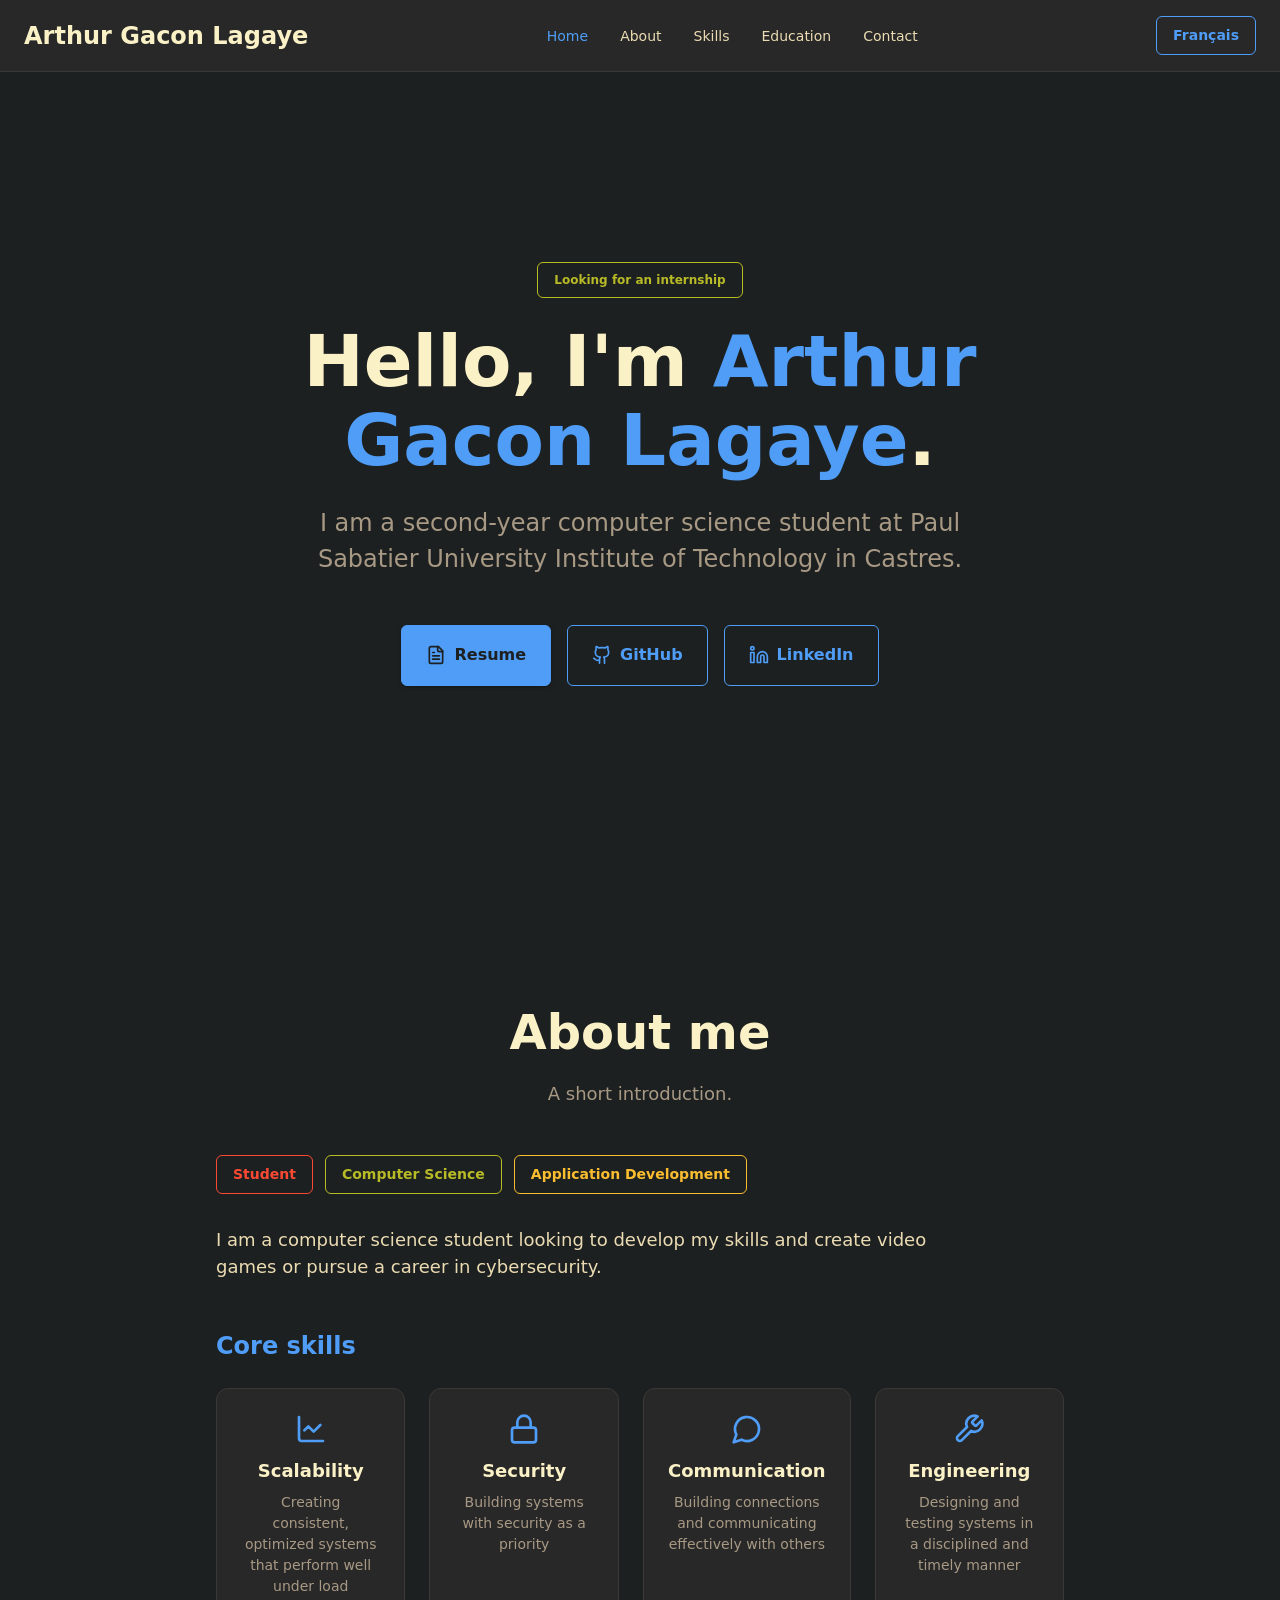
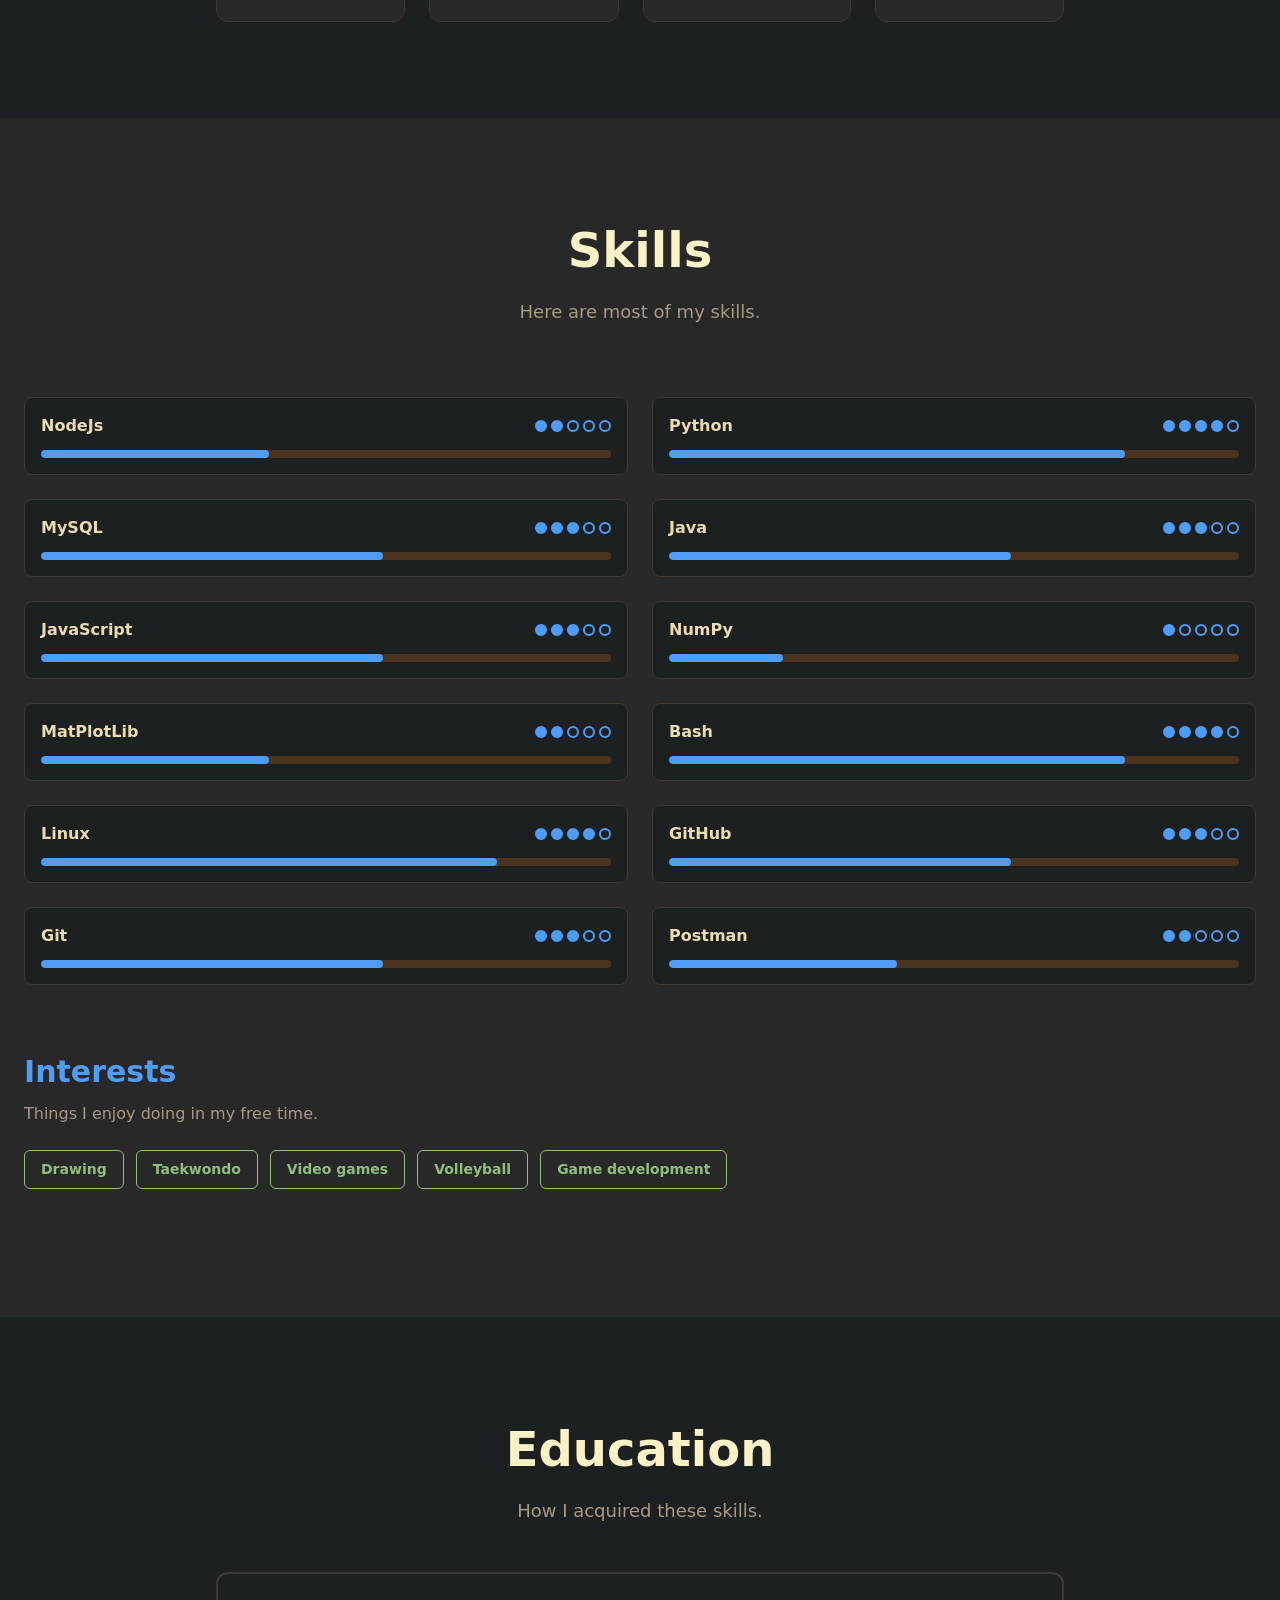
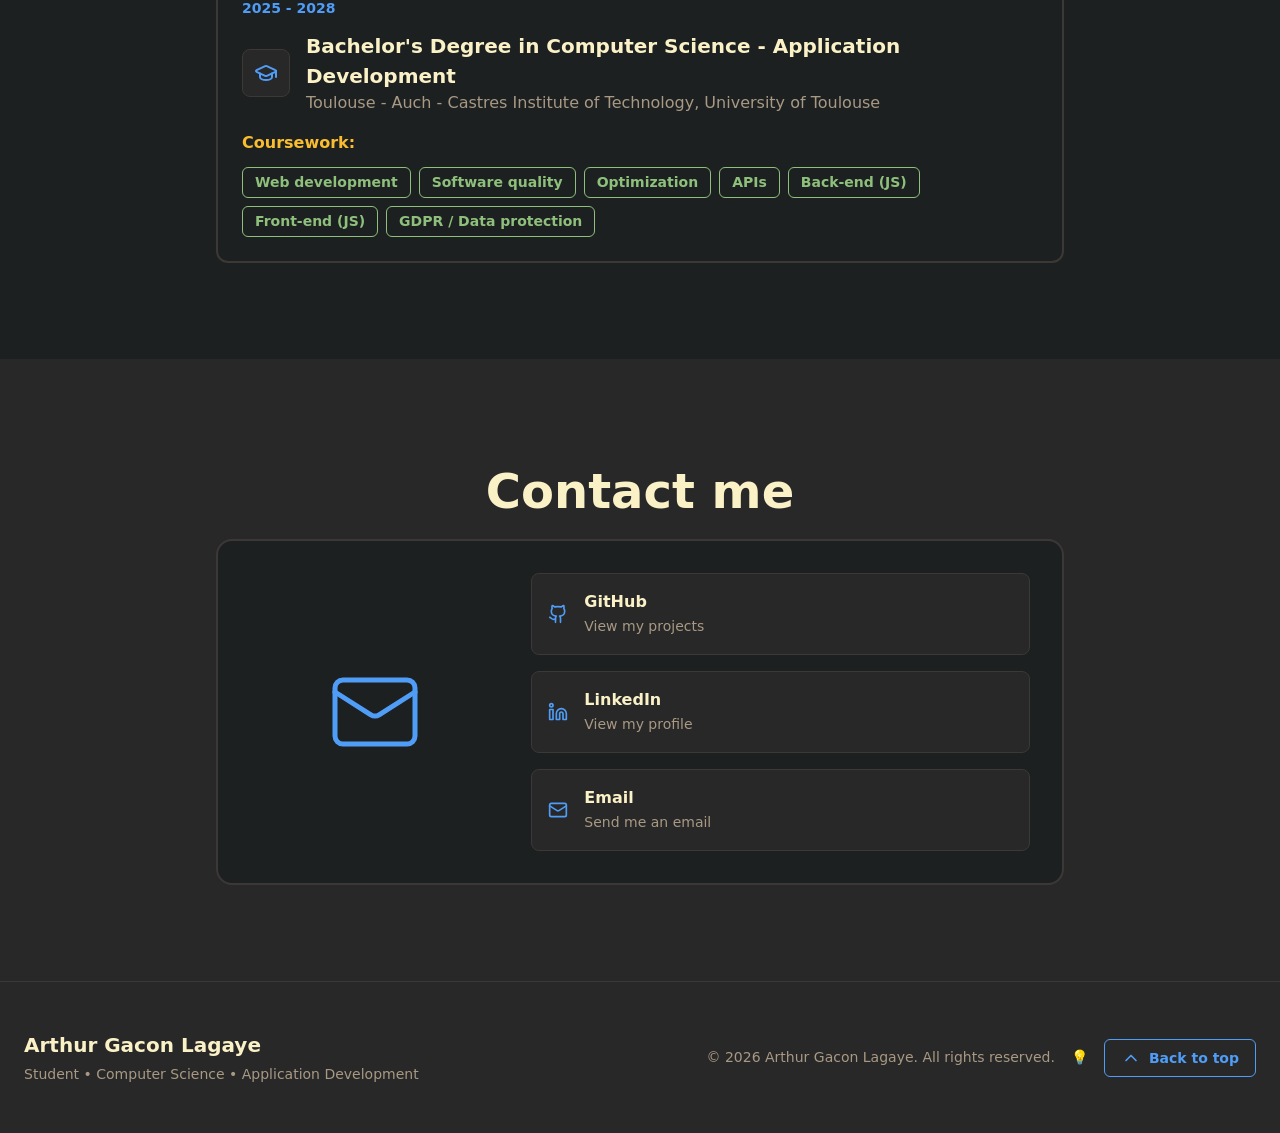
==== english.html @ 3c58b62a "Portfolio setup Added all the files already created." ====
<!DOCTYPE html>
<html lang="en">

<head>
  <meta charset="UTF-8">
  <meta name="viewport" content="width=device-width, initial-scale=1">
  <meta name="theme-color" content="#000000">
  <meta name="description" content="Arthur Gacon Lagaye - second-year computer science student">
  <title>Arthur Gacon Lagaye | Portfolio</title>
  <link rel="stylesheet" href="styles.css">
  <script src="script.js" defer></script>
</head>

<body>
  <nav class="nav" id="nav">
    <div class="container nav-inner">
      <div class="brand">Arthur Gacon Lagaye</div>
      <div class="nav-links" id="navLinks"></div>
      <a class="btn btn-outline btn-sm language-link" href="index.html" lang="fr" aria-label="Passer en français">Français</a>
      <button class="menu-btn" id="menuBtn" aria-label="Toggle menu" aria-expanded="false">
        <svg viewBox="0 0 24 24" width="24" height="24" fill="none" stroke="currentColor" stroke-width="2"
          stroke-linecap="round" stroke-linejoin="round">
          <path d="M4 12h16" />
          <path d="M4 18h16" />
          <path d="M4 6h16" />
        </svg>
      </button>
    </div>
    <div class="mobile-menu" id="mobileMenu"></div>
  </nav>

  <main>
    <!-- HOME -->
    <section id="home" class="hero">
      <div class="hero-inner fade-up">
        <div class="badge badge-green">Looking for an internship</div>
        <h1>Hello, I'm <span class="accent">Arthur Gacon Lagaye</span>.</h1>
        <p class="hero-sub">I am a second-year computer science student at Paul Sabatier University Institute of Technology in Castres.</p>
        <div class="hero-actions">
          <a class="btn btn-primary" id="btnResume" href="#"><span data-icon="file"></span>Resume</a>
          <a class="btn btn-outline" id="btnGithub" href="#" target="_blank" rel="noopener"><span
              data-icon="github"></span>GitHub</a>
          <a class="btn btn-outline" id="btnLinkedin" href="#" target="_blank" rel="noopener"><span
              data-icon="linkedin"></span>LinkedIn</a>
        </div>
      </div>
    </section>

    <!-- ABOUT -->
    <section id="about" class="section">
      <div class="container narrow">
        <h2>About me</h2>
        <p class="section-sub">A short introduction.</p>
        <div class="chips chips-lg" id="aboutChips"></div>
        <p class="about-text">I am a computer science student looking to develop my skills and create video games or pursue a career in cybersecurity.</p>
        <h3 class="sub-title">Core skills</h3>
        <div class="core-grid" id="coreGrid"></div>
      </div>
    </section>

    <!-- SKILLS -->
    <section id="skills" class="section alt">
      <div class="container">
        <h2>Skills</h2>
        <p class="section-sub">Here are most of my skills.</p>
        <div class="skill-groups" id="skillGroups"></div>
      </div>
    </section>

    <!-- EXPERIENCE -->
    <!-- <section id="experience" class="section">
      <div class="container narrow">
        <div class="section-tag"><span>Experience</span></div>
        <h2>Professional Journey</h2>
        <p class="section-sub">Here's how my skills derived value.</p>
        <div class="timeline" id="experienceList"></div>
      </div>
    </section> -->

    <!-- PROJECTS -->
    <!-- <section id="projects" class="section alt">
      <div class="container">
        <div class="section-tag"><span>Projects</span></div>
        <h2>Systems I Built</h2>
        <p class="section-sub">Here's what I've created.</p>
        <div class="project-grid" id="projectGrid"></div>
        <div class="center"><a class="btn btn-outline" id="btnMore" href="#" target="_blank" rel="noopener">Load more
            projects</a></div>
      </div>
    </section> -->

    <!-- EDUCATION -->
    <section id="education" class="section">
      <div class="container narrow">
        <h2>Education</h2>
        <p class="section-sub">How I acquired these skills.</p>
        <div class="timeline" id="educationList"></div>
      </div>
    </section>

    <!-- CONTACT -->
    <section id="contact" class="section alt">
      <div class="container narrow">
        <h2>Contact me</h2>
        <div class="contact-wrap">
          <div class="contact-icon"><span data-icon="mail-lg"></span></div>
          <div class="contact-links">
            <a class="contact-card" id="cGithub" href="#" target="_blank" rel="noopener">
              <span class="ci" data-icon="github"></span>
              <span><strong>GitHub</strong><small>View my projects</small></span>
            </a>
            <a class="contact-card" id="cLinkedin" href="#" target="_blank" rel="noopener">
              <span class="ci" data-icon="linkedin"></span>
              <span><strong>LinkedIn</strong><small>View my profile</small></span>
            </a>
            <a class="contact-card" id="cEmail" href="#">
              <span class="ci" data-icon="mail"></span>
              <span><strong>Email</strong><small>Send me an email</small></span>
            </a>
          </div>
        </div>
      </div>
    </section>
  </main>

  <footer class="footer">
    <div class="container footer-inner">
      <div>
        <h3>Arthur Gacon Lagaye</h3>
        <p>Student • Computer Science • Application Development</p>
      </div>
      <div class="footer-right">
        <div>© <span id="year">2026</span> Arthur Gacon Lagaye. All rights reserved.</div>
        <div class="bulb">💡</div>
        <button class="btn btn-outline btn-sm" id="toTop"><span data-icon="up"></span>Back to top</button>
      </div>
    </div>
  </footer>
</body>

</html>
---- styles.css ----
:root {
  --bg: #1d2021;
  --bg-alt: #282828;
  --border: #3c3836;
  --muted: #a89984;
  --text: #ebdbb2;
  --bright: #fbf1c7;
  --orange: #4f9df7;
  --orange-d: #2c6fe6;
  --green: #b8bb26;
  --aqua: #8ec07c;
  --red: #fb4934;
  --yellow: #fabd2f;
  --purple: #d3869b;
}
* {
  box-sizing: border-box;
  margin: 0;
  padding: 0;
}
html {
  scroll-behavior: smooth;
  scroll-padding-top: 70px;
}
body {
  background: var(--bg);
  color: var(--text);
  font-family:
    Inter,
    system-ui,
    -apple-system,
    "Segoe UI",
    Roboto,
    sans-serif;
  line-height: 1.5;
  -webkit-font-smoothing: antialiased;
}
a {
  color: inherit;
  text-decoration: none;
}
button {
  font-family: inherit;
  cursor: pointer;
}
.container {
  max-width: 80rem;
  margin: 0 auto;
  padding: 0 1.5rem;
}
.container.narrow {
  max-width: 56rem;
}
.center {
  text-align: center;
  margin-top: 3rem;
}
.accent {
  color: var(--orange);
}

/* Nav */
.nav {
  position: fixed;
  top: 0;
  left: 0;
  right: 0;
  z-index: 50;
  background: var(--bg-alt);
  border-bottom: 1px solid var(--border);
  backdrop-filter: blur(6px);
}
.nav-inner {
  display: flex;
  justify-content: space-between;
  align-items: center;
  padding-top: 1rem;
  padding-bottom: 1rem;
}
.brand {
  font-size: 1.5rem;
  font-weight: 700;
  color: var(--bright);
}
.nav-links {
  display: none;
  gap: 2rem;
}
.nav-links button,
.mobile-menu button {
  background: none;
  border: 0;
  color: var(--text);
  font-size: 0.875rem;
  font-weight: 500;
  transition: color 0.2s;
}
.nav-links button:hover,
.mobile-menu button:hover,
.nav-links button.active,
.mobile-menu button.active {
  color: var(--orange);
}
.menu-btn {
  background: none;
  border: 0;
  color: var(--text);
  display: block;
}
.menu-btn:hover {
  color: var(--orange);
}
.mobile-menu {
  display: none;
  flex-direction: column;
  gap: 0.25rem;
  padding: 0.5rem 1.5rem 1rem;
  border-top: 1px solid var(--border);
}
.mobile-menu.open {
  display: flex;
}
.mobile-menu button {
  text-align: left;
  padding: 0.6rem 0;
}
@media (min-width: 768px) {
  .nav-links {
    display: flex;
  }
  .menu-btn,
  .mobile-menu,
  .mobile-menu.open {
    display: none;
  }
}

/* Hero */
.hero {
  min-height: 100vh;
  display: flex;
  align-items: center;
  justify-content: center;
  padding: 7rem 1.5rem 4rem;
  text-align: center;
}
.hero-inner {
  max-width: 56rem;
}
.badge {
  display: inline-flex;
  align-items: center;
  border: 1px solid;
  border-radius: 0.375rem;
  font-size: 0.75rem;
  font-weight: 600;
  padding: 0.5rem 1rem;
  margin-bottom: 1.5rem;
}
.badge-green {
  color: var(--green);
  border-color: var(--green);
}
.hero h1 {
  font-size: 3rem;
  font-weight: 700;
  color: var(--bright);
  margin-bottom: 1.5rem;
  line-height: 1.1;
}
.hero-sub {
  font-size: 1.25rem;
  color: var(--muted);
  max-width: 42rem;
  margin: 0 auto 3rem;
}
.hero-actions {
  display: flex;
  flex-wrap: wrap;
  gap: 1rem;
  justify-content: center;
}
@media (min-width: 768px) {
  .hero h1 {
    font-size: 4.5rem;
  }
  .hero-sub {
    font-size: 1.5rem;
  }
}

/* Buttons */
.btn {
  display: inline-flex;
  align-items: center;
  justify-content: center;
  gap: 0.5rem;
  border-radius: 0.375rem;
  font-weight: 600;
  font-size: 1rem;
  padding: 1.1rem 1.5rem;
  border: 1px solid var(--orange);
  transition: all 0.2s;
  background: none;
  color: var(--orange);
}
.btn-primary {
  background: var(--orange);
  color: var(--bg);
  box-shadow: 0 1px 3px rgba(0, 0, 0, 0.4);
}
.btn-primary:hover {
  background: var(--orange-d);
  border-color: var(--orange-d);
}
.btn-outline:hover {
  background: var(--orange);
  color: var(--bg);
}
.btn-sm {
  font-size: 0.875rem;
  padding: 0.5rem 1rem;
}
.btn svg,
.ci svg {
  flex-shrink: 0;
}

/* Sections */
.section {
  padding: 6rem 0;
}
.section.alt {
  background: var(--bg-alt);
}
.section-tag {
  text-align: center;
  margin-bottom: 1rem;
}
.section-tag span {
  display: inline-block;
  font-size: 0.75rem;
  text-transform: uppercase;
  letter-spacing: 0.15em;
  color: var(--orange);
  border: 1px solid var(--orange);
  border-radius: 999px;
  padding: 0.25rem 0.9rem;
}
h2 {
  font-size: 2.25rem;
  font-weight: 700;
  color: var(--bright);
  text-align: center;
  margin-bottom: 0.75rem;
}
.section-sub {
  text-align: center;
  color: var(--muted);
  font-size: 1.125rem;
  margin-bottom: 3rem;
}
.sub-title {
  font-size: 1.5rem;
  color: var(--orange);
  font-weight: 700;
  margin: 3rem 0 1.5rem;
}
@media (min-width: 768px) {
  h2 {
    font-size: 3rem;
  }
}

/* Chips */
.chips {
  display: flex;
  flex-wrap: wrap;
  gap: 0.5rem;
}
.chips-lg {
  gap: 0.75rem;
  margin-bottom: 2rem;
}
.chip {
  display: inline-flex;
  align-items: center;
  border: 1px solid;
  border-radius: 0.375rem;
  font-weight: 600;
  padding: 0.125rem 0.625rem;
  font-size: 0.75rem;
}
.chips-lg .chip {
  padding: 0.5rem 1rem;
  font-size: 0.875rem;
}
.chip.aqua {
  color: var(--aqua);
  border-color: var(--aqua);
}
.chip.red {
  color: var(--red);
  border-color: var(--red);
}
.chip.green {
  color: var(--green);
  border-color: var(--green);
}
.chip.yellow {
  color: var(--yellow);
  border-color: var(--yellow);
}
.chip.purple {
  color: var(--purple);
  border-color: var(--purple);
}
.chip.orange {
  color: var(--orange);
  border-color: var(--orange);
}

/* About */
.about-text {
  font-size: 1.125rem;
  color: var(--text);
  max-width: 48rem;
}
.core-grid {
  display: grid;
  gap: 1.5rem;
  grid-template-columns: 1fr;
}
@media (min-width: 640px) {
  .core-grid {
    grid-template-columns: repeat(2, 1fr);
  }
}
@media (min-width: 1024px) {
  .core-grid {
    grid-template-columns: repeat(4, 1fr);
  }
}
.core-card {
  background: var(--bg-alt);
  border: 1px solid var(--border);
  border-radius: 0.75rem;
  padding: 1.5rem;
  text-align: center;
  transition: all 0.2s;
}
.core-card:hover {
  border-color: var(--orange);
  transform: translateY(-4px);
}
.core-icon {
  color: var(--orange);
  margin-bottom: 0.75rem;
  display: flex;
  justify-content: center;
}
.core-card h4 {
  color: var(--bright);
  font-size: 1.125rem;
  margin-bottom: 0.5rem;
}
.core-card p {
  color: var(--muted);
  font-size: 0.875rem;
}

/* Skills */
.skill-groups {
  display: flex;
  flex-direction: column;
  gap: 4rem;
}
.skill-group h3 {
  font-size: 1.5rem;
  font-weight: 700;
  color: var(--orange);
  margin-bottom: 0.5rem;
}
@media (min-width: 768px) {
  .skill-group h3 {
    font-size: 1.875rem;
  }
}
.skill-group > p {
  color: var(--muted);
  margin-bottom: 1.5rem;
}
.skill-grid {
  display: grid;
  gap: 1.5rem;
  grid-template-columns: 1fr;
}
@media (min-width: 768px) {
  .skill-grid {
    grid-template-columns: repeat(2, 1fr);
  }
}
.skill {
  background: var(--bg-alt);
  border: 1px solid var(--border);
  border-radius: 0.5rem;
  padding: 1rem;
  transition: border-color 0.2s;
}
.section.alt .skill {
  background: var(--bg);
}
.skill:hover {
  border-color: var(--orange);
}
.skill-top {
  display: flex;
  justify-content: space-between;
  align-items: center;
  margin-bottom: 0.75rem;
}
.skill-top span {
  font-weight: 600;
  color: var(--text);
}
.dots {
  display: flex;
  gap: 0.25rem;
}
.dot {
  width: 12px;
  height: 12px;
  border-radius: 50%;
  border: 2px solid var(--orange);
  background: transparent;
}
.dot.on {
  background: var(--orange);
}
.bar {
  height: 0.5rem;
  border-radius: 999px;
  background: rgba(254, 128, 25, 0.2);
  overflow: hidden;
}
.bar > div {
  height: 100%;
  width: 0;
  background: var(--orange);
  border-radius: 999px;
  transition: width 1s ease;
}

/* Timeline */
.timeline {
  display: flex;
  flex-direction: column;
  gap: 2rem;
}
.tl-item {
  background: var(--bg);
  border: 2px solid var(--border);
  border-radius: 0.75rem;
  padding: 1.5rem;
  transition: border-color 0.2s;
}
.section.alt .tl-item {
  background: var(--bg-alt);
}
.tl-item:hover {
  border-color: var(--orange);
}
.tl-date {
  font-size: 0.875rem;
  color: var(--orange);
  font-weight: 600;
  margin-bottom: 0.75rem;
}
.tl-head {
  display: flex;
  gap: 1rem;
  align-items: center;
  margin-bottom: 1rem;
}
.tl-icon {
  width: 3rem;
  height: 3rem;
  flex-shrink: 0;
  border-radius: 0.5rem;
  background: var(--bg-alt);
  border: 1px solid var(--border);
  color: var(--orange);
  display: flex;
  align-items: center;
  justify-content: center;
}
.tl-title {
  font-size: 1.25rem;
  font-weight: 700;
  color: var(--bright);
}
.tl-org {
  color: var(--muted);
}
.tl-item ul {
  list-style: none;
  display: flex;
  flex-direction: column;
  gap: 0.75rem;
}
.tl-item li {
  display: flex;
  gap: 0.75rem;
  color: var(--text);
}
.tl-item li .b {
  color: var(--orange);
}
.tl-item h5 {
  color: var(--yellow);
  font-size: 1rem;
  margin-bottom: 0.75rem;
}

/* Projects */
.project-grid {
  display: grid;
  gap: 2rem;
  grid-template-columns: 1fr;
}
@media (min-width: 768px) {
  .project-grid {
    grid-template-columns: repeat(2, 1fr);
  }
}
.project {
  position: relative;
  background: var(--bg);
  border: 2px solid var(--border);
  border-radius: 0.75rem;
  padding: 1.5rem;
  display: flex;
  flex-direction: column;
  transition: all 0.2s;
}
.project:hover {
  border-color: var(--orange);
  transform: scale(1.03);
}
.status {
  position: absolute;
  top: 1rem;
  right: 1rem;
  font-size: 0.75rem;
  font-weight: 600;
  border-radius: 0.375rem;
  padding: 0.125rem 0.625rem;
  background: var(--green);
  color: var(--bg);
}
.status.ongoing {
  background: var(--yellow);
}
.project h3 {
  font-size: 1.5rem;
  color: var(--bright);
  margin: 1.5rem 0 0.5rem;
}
.project p {
  color: var(--muted);
  margin-bottom: 1rem;
  flex: 1;
}
.project .chips {
  margin-bottom: 1.25rem;
}
.project-foot {
  display: flex;
  justify-content: space-between;
  align-items: center;
  color: var(--muted);
  font-size: 0.875rem;
}

/* Education */
.edu-course {
  display: flex;
  flex-wrap: wrap;
  gap: 0.5rem;
}
.edu-course .chip {
  font-size: 0.875rem;
  padding: 0.25rem 0.75rem;
}

/* Contact */
.contact-wrap {
  display: grid;
  gap: 2rem;
  align-items: center;
  grid-template-columns: 1fr;
  background: var(--bg);
  border: 2px solid var(--border);
  border-radius: 1rem;
  padding: 2rem;
}
@media (min-width: 768px) {
  .contact-wrap {
    grid-template-columns: 1fr 2fr;
  }
}
.contact-icon {
  color: var(--orange);
  display: flex;
  justify-content: center;
}
.contact-links {
  display: flex;
  flex-direction: column;
  gap: 1rem;
}
.contact-card {
  display: flex;
  align-items: center;
  gap: 1rem;
  background: var(--bg-alt);
  border: 1px solid var(--border);
  border-radius: 0.5rem;
  padding: 1rem;
  transition: all 0.2s;
}
.contact-card:hover {
  border-color: var(--orange);
  transform: translateX(6px);
}
.contact-card .ci {
  color: var(--orange);
  display: flex;
}
.contact-card strong {
  display: block;
  color: var(--bright);
}
.contact-card small {
  color: var(--muted);
  font-size: 0.875rem;
}

/* Footer */
.footer {
  background: var(--bg-alt);
  border-top: 1px solid var(--border);
  padding: 3rem 0;
}
.footer-inner {
  display: flex;
  flex-direction: column;
  gap: 1.5rem;
  align-items: center;
  text-align: center;
}
.footer h3 {
  color: var(--bright);
  font-size: 1.25rem;
  margin-bottom: 0.25rem;
}
.footer p,
.footer-right {
  color: var(--muted);
  font-size: 0.875rem;
}
.footer-right {
  display: flex;
  flex-wrap: wrap;
  gap: 1rem;
  align-items: center;
  justify-content: center;
}
@media (min-width: 768px) {
  .footer-inner {
    flex-direction: row;
    justify-content: space-between;
    text-align: left;
  }
}

/* Animations */
@keyframes fadeInUp {
  from {
    opacity: 0;
    transform: translateY(24px);
  }
  to {
    opacity: 1;
    transform: none;
  }
}
@keyframes slideInLeft {
  from {
    opacity: 0;
    transform: translateX(-24px);
  }
  to {
    opacity: 1;
    transform: none;
  }
}
.fade-up {
  animation: fadeInUp 0.8s ease both;
}
.reveal {
  opacity: 0;
}
.reveal.visible {
  animation: fadeInUp 0.7s ease both;
}
@media (prefers-reduced-motion: reduce) {
  * {
    animation: none !important;
    transition: none !important;
  }
  .reveal {
    opacity: 1;
  }
}
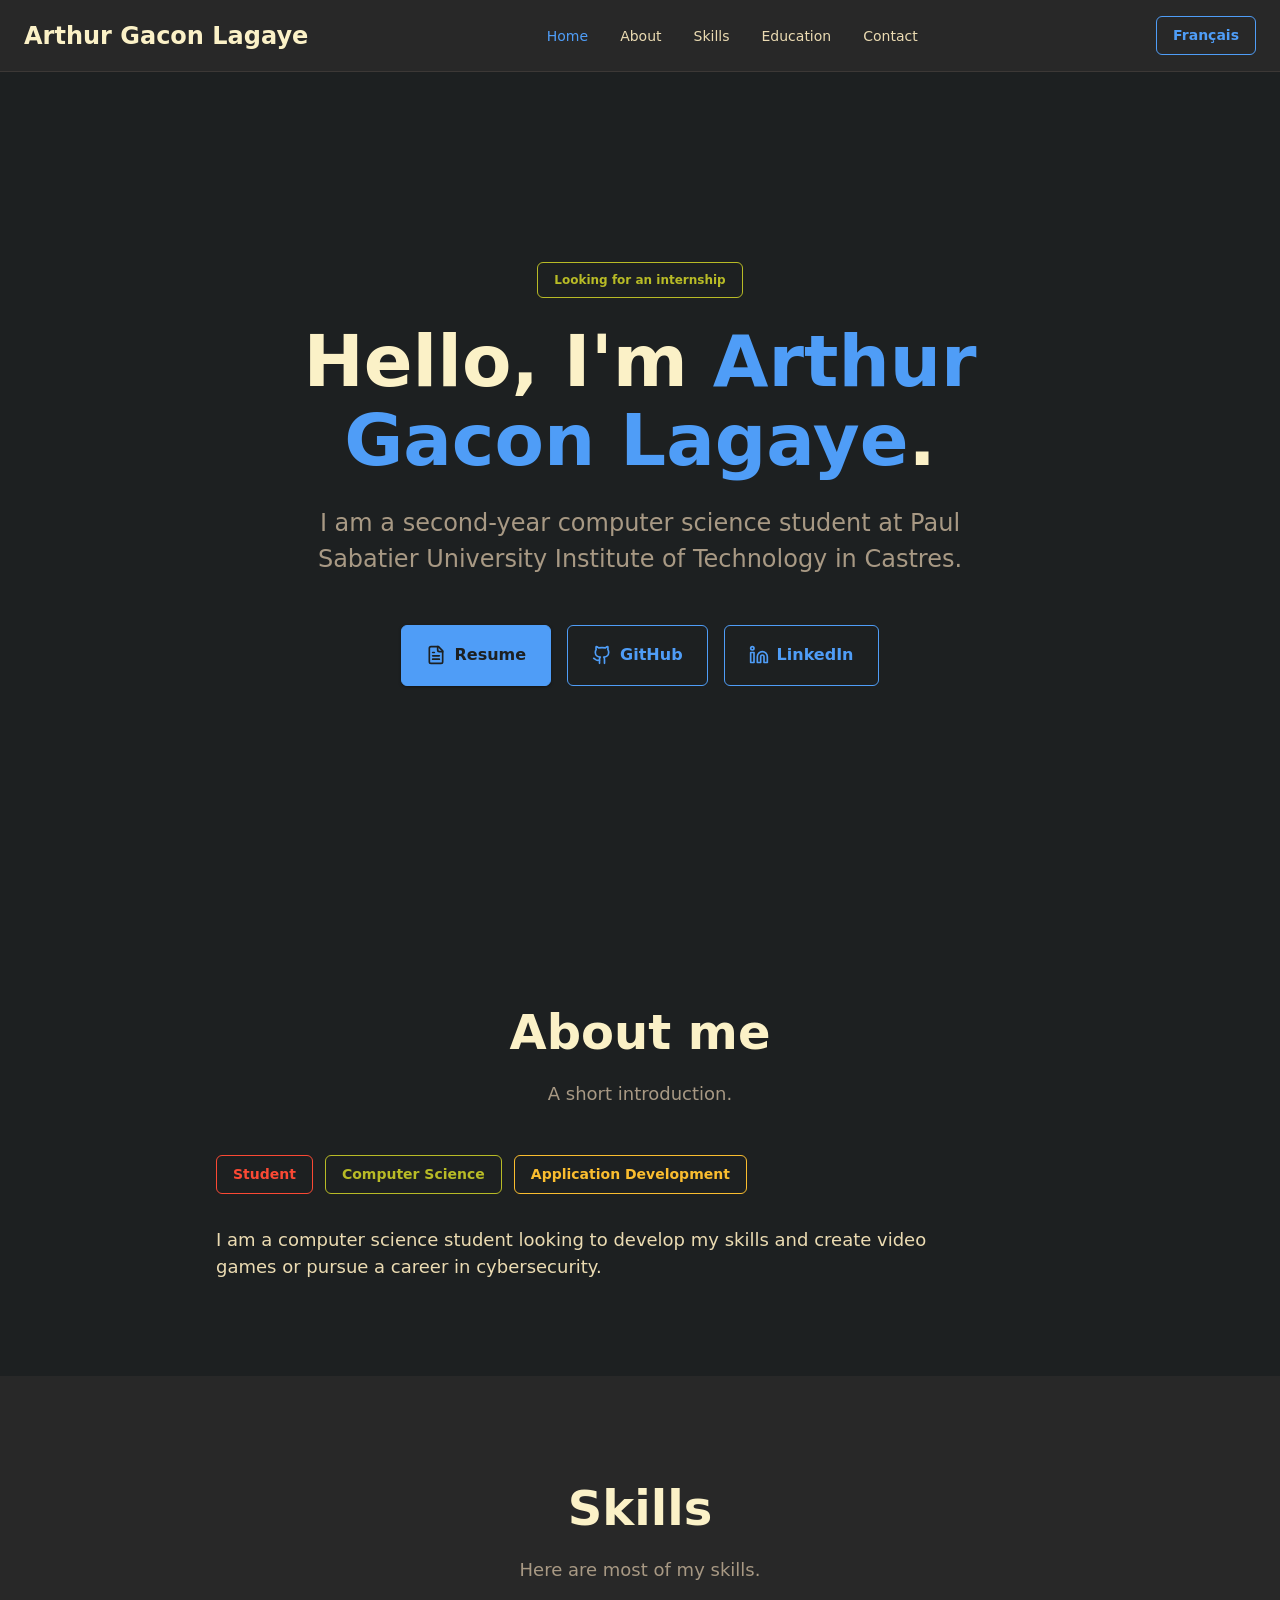
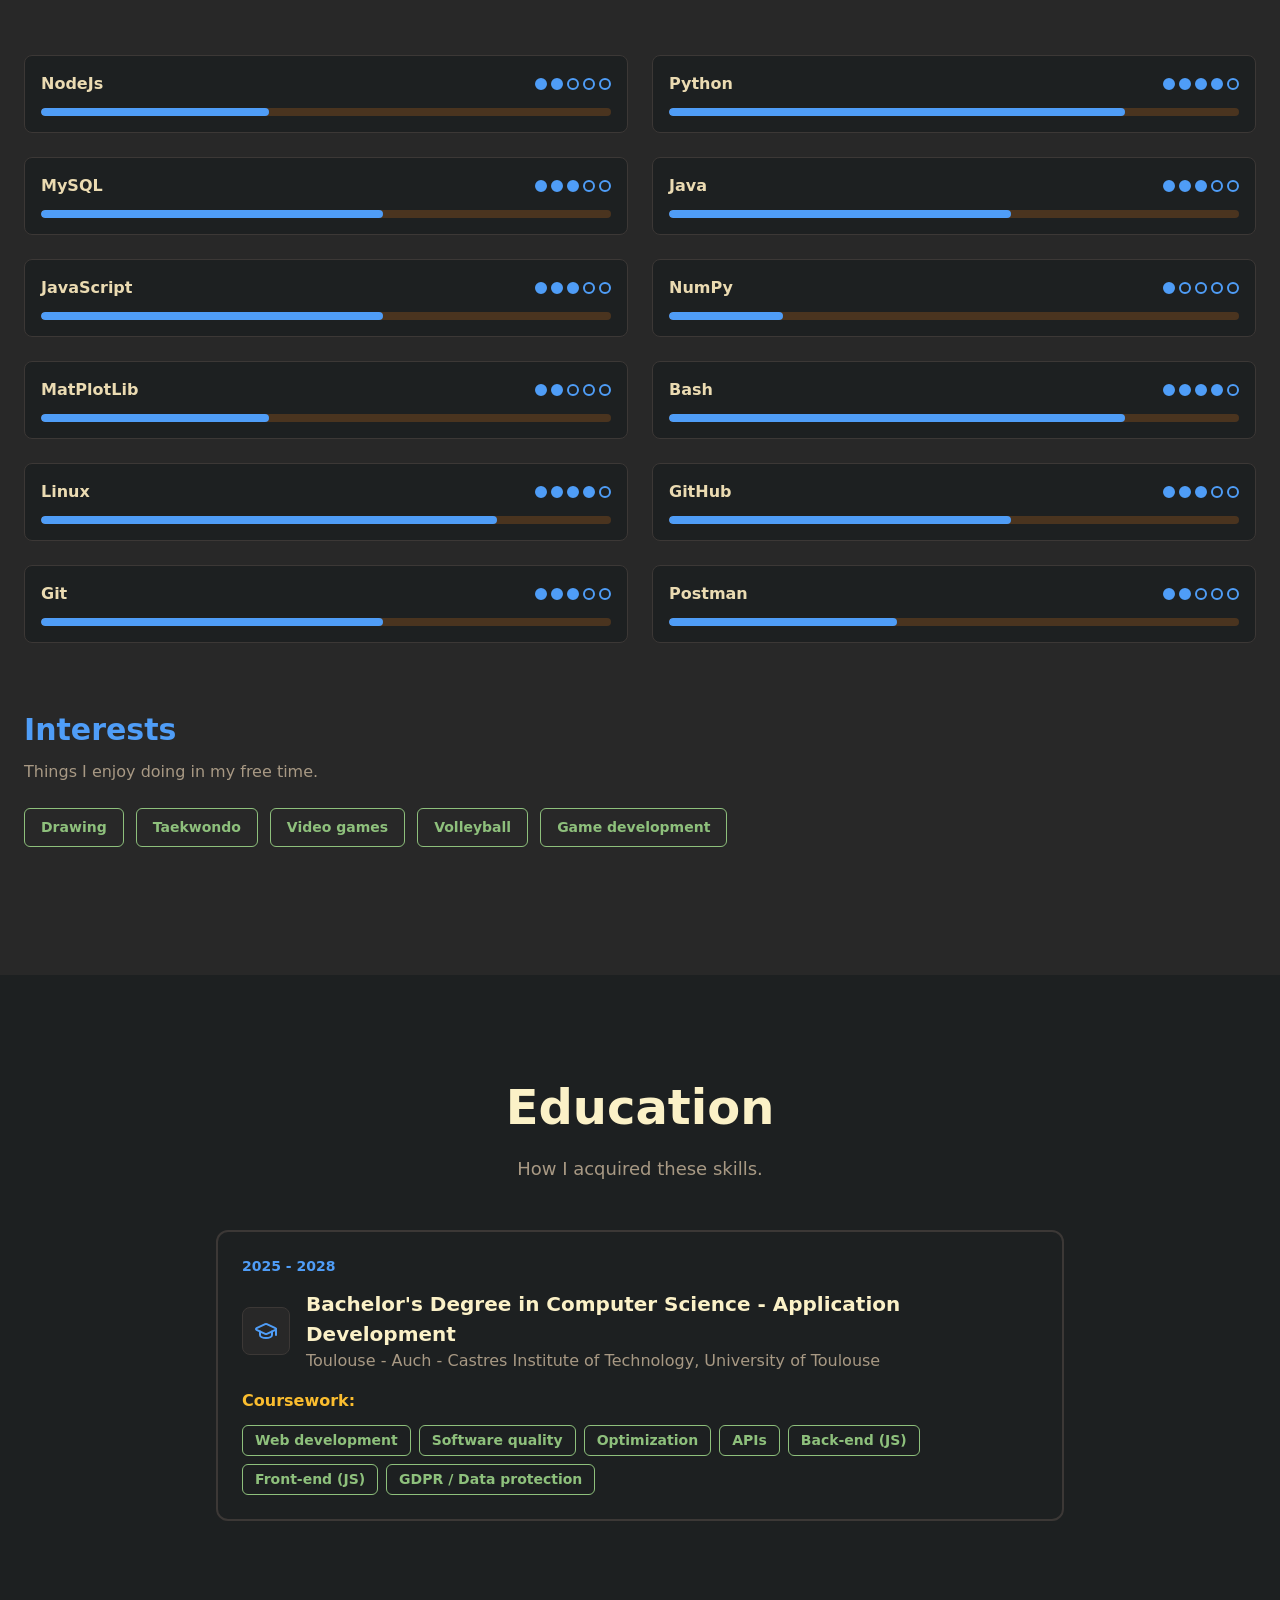
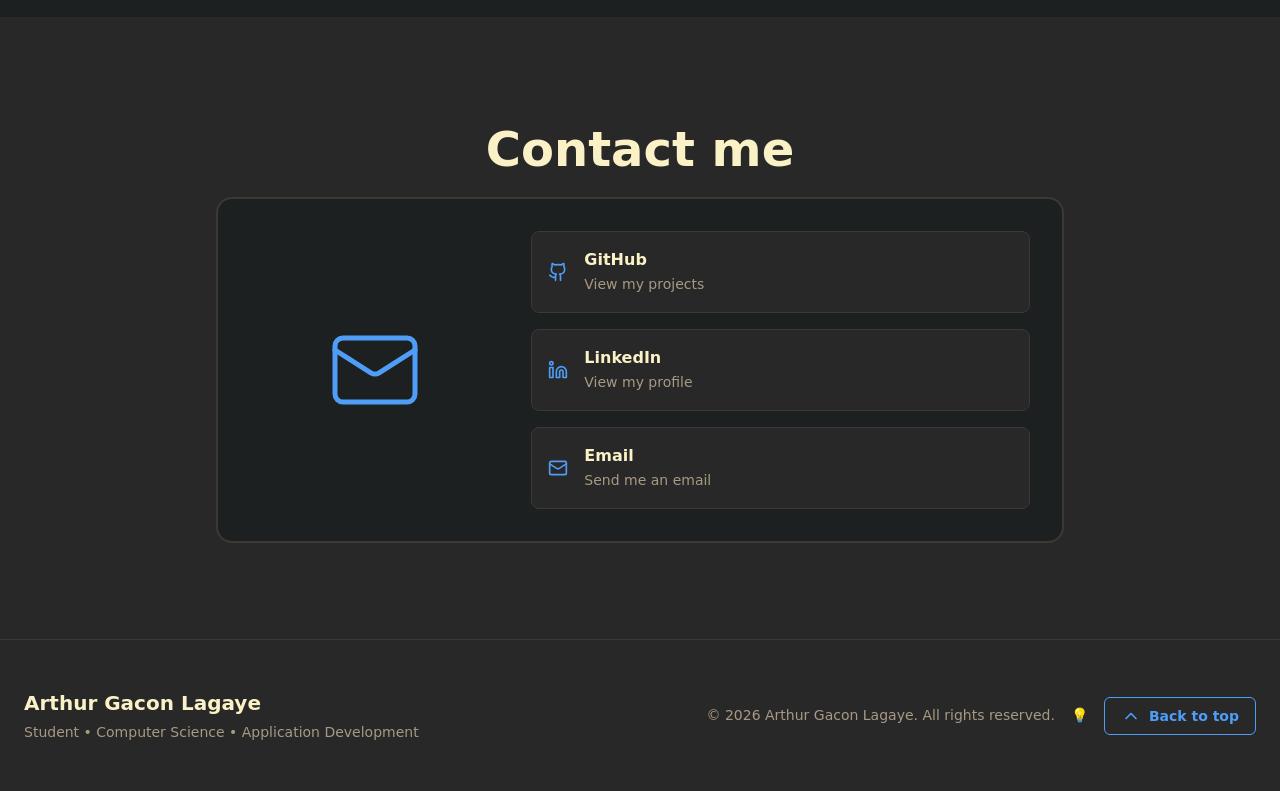
==== commit 1ca40bc0: "Core skills disabeled Not used for now so disabeling it." ====
--- a/english.html
+++ b/english.html
@@ -53,8 +53,8 @@
         <p class="section-sub">A short introduction.</p>
         <div class="chips chips-lg" id="aboutChips"></div>
         <p class="about-text">I am a computer science student looking to develop my skills and create video games or pursue a career in cybersecurity.</p>
-        <h3 class="sub-title">Core skills</h3>
-        <div class="core-grid" id="coreGrid"></div>
+        <!-- <h3 class="sub-title">Core skills</h3>
+        <div class="core-grid" id="coreGrid"></div> -->
       </div>
     </section>
 
